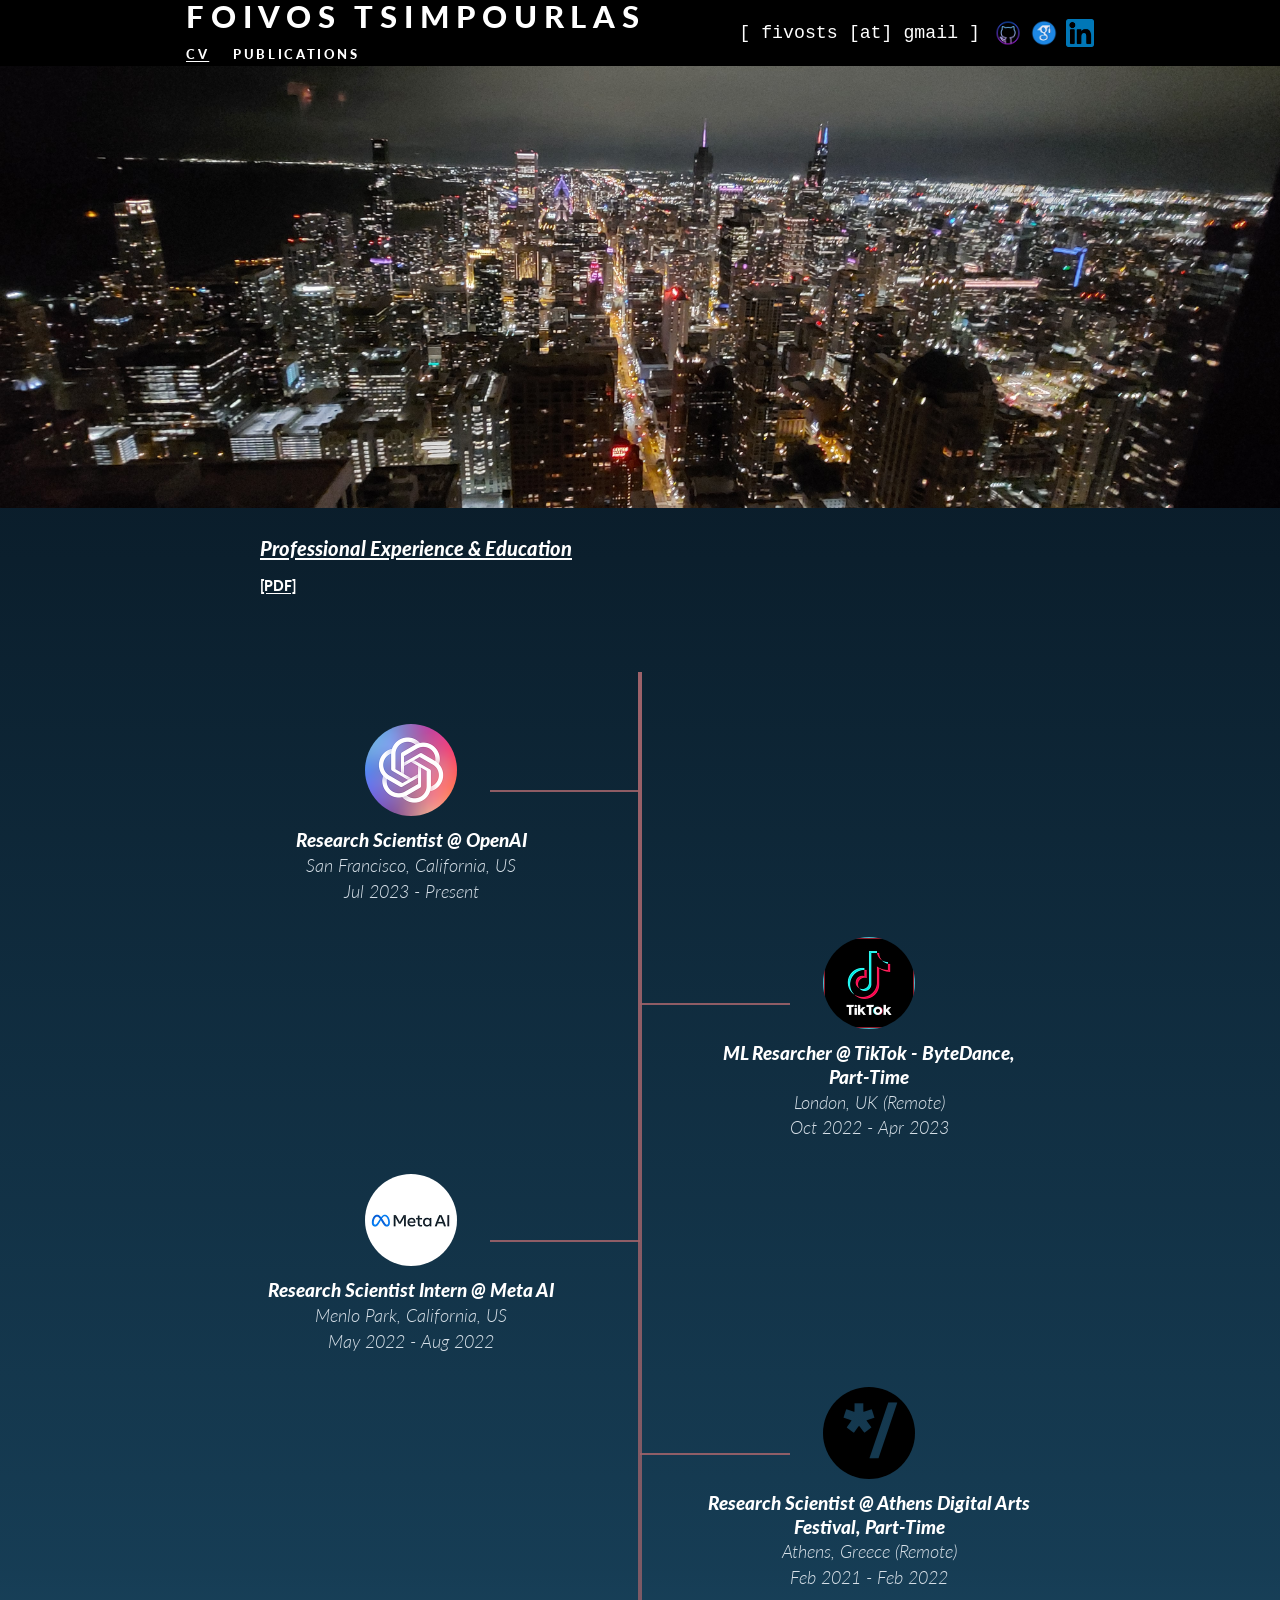
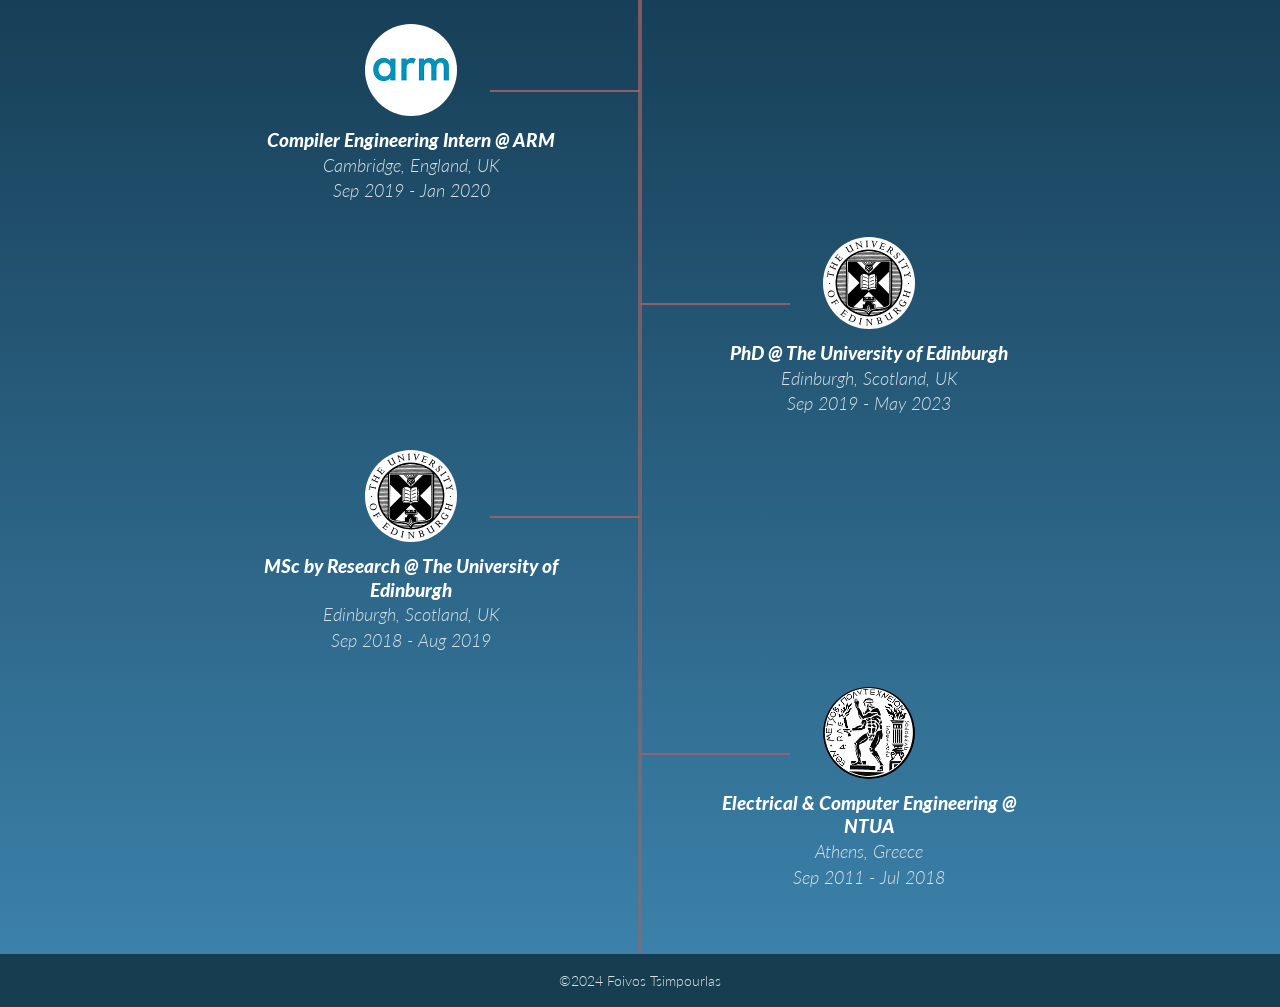
==== cv/index.html @ 027a1d50 "Recreate static website for GitHub Pages" ====
<!doctype html>
<html lang="en">
  <head>
    <meta charset="utf-8">
    <meta name="viewport" content="width=device-width, initial-scale=1">
    <title>Resume | Foivos Tsimpourlas</title>
    <meta name="description" content="Research Scientist @ OpenAI | Ex-Meta, Ex-ARM, PhD @ The University of Edinburgh">
    <link rel="canonical" href="https://foivos.co.uk/cv/">
    <meta property="og:title" content="Resume | Foivos Tsimpourlas">
    <meta property="og:description" content="Research Scientist @ OpenAI | Ex-Meta, Ex-ARM, PhD @ The University of Edinburgh">
    <meta property="og:type" content="website">
    <meta property="og:url" content="https://foivos.co.uk/cv/">
    <meta property="og:image" content="https://foivos.co.uk/assets/img/cv-hero.jpg">
    <meta name="twitter:card" content="summary_large_image">
    <link rel="icon" href="/assets/img/favicon.jpg">
    <link rel="stylesheet" href="/assets/styles.css">
  </head>
  <body>
    <header class="site-header">
      <div class="header-inner">
        <div>
          <a class="brand-link" href="/">Foivos Tsimpourlas</a>
          <nav class="main-nav" aria-label="Site">
            <a href="/cv/" aria-current="page">CV</a>
            <a href="/publications/">Publications</a>
          </nav>
        </div>
        <div class="header-contact">
          <span class="email">[ fivosts [at] gmail ]</span>
          <div class="socials" aria-label="Social links">
            <a href="https://github.com/fivosts" aria-label="GitHub">
              <img src="/assets/img/github.png" alt="">
            </a>
            <a href="https://scholar.google.com/citations?user=wBS7nUoAAAAJ&amp;hl=en" aria-label="Google Scholar">
              <img src="/assets/img/scholar.png" alt="">
            </a>
            <a href="https://www.linkedin.com/in/foivos-tsimpourlas/" aria-label="LinkedIn">
              <img src="/assets/img/linkedin.png" alt="">
            </a>
          </div>
        </div>
      </div>
    </header>

    <main>
      <section class="hero hero-page" aria-label="Chicago skyline">
        <img src="/assets/img/cv-hero.jpg" alt="Night skyline viewed from above.">
      </section>

      <section class="dark-band">
        <div class="content">
          <h1 class="section-title">Professional Experience &amp; Education</h1>
          <a class="pdf-inline" href="/assets/docs/foivos-tsimpourlas-cv.pdf"><span>[PDF]</span></a>
        </div>

        <div class="timeline" aria-label="Professional experience and education timeline">
          <article class="timeline-item left">
            <div class="timeline-card">
              <img class="timeline-logo" src="/assets/img/openai.png" alt="OpenAI">
              <h2>Research Scientist @ OpenAI</h2>
              <p>San Francisco, California, US</p>
              <p>Jul 2023 - Present</p>
            </div>
          </article>

          <article class="timeline-item right">
            <div class="timeline-card">
              <img class="timeline-logo" src="/assets/img/tiktok.png" alt="TikTok">
              <h2>ML Resarcher @ TikTok - ByteDance, Part-Time</h2>
              <p>London, UK (Remote)</p>
              <p>Oct 2022 - Apr 2023</p>
            </div>
          </article>

          <article class="timeline-item left">
            <div class="timeline-card">
              <img class="timeline-logo" src="/assets/img/meta.png" alt="Meta AI">
              <h2>Research Scientist Intern @ Meta AI</h2>
              <p>Menlo Park, California, US</p>
              <p>May 2022 - Aug 2022</p>
            </div>
          </article>

          <article class="timeline-item right">
            <div class="timeline-card">
              <img class="timeline-logo" src="/assets/img/adaf.png" alt="Athens Digital Arts Festival">
              <h2>Research Scientist @ Athens Digital Arts Festival, Part-Time</h2>
              <p>Athens, Greece (Remote)</p>
              <p>Feb 2021 - Feb 2022</p>
            </div>
          </article>

          <article class="timeline-item left">
            <div class="timeline-card">
              <img class="timeline-logo" src="/assets/img/arm.jpg" alt="Arm">
              <h2>Compiler Engineering Intern @ ARM</h2>
              <p>Cambridge, England, UK</p>
              <p>Sep 2019 - Jan 2020</p>
            </div>
          </article>

          <article class="timeline-item right">
            <div class="timeline-card">
              <img class="timeline-logo" src="/assets/img/edinburgh.png" alt="The University of Edinburgh">
              <h2>PhD @ The University of Edinburgh</h2>
              <p>Edinburgh, Scotland, UK</p>
              <p>Sep 2019 - May 2023</p>
            </div>
          </article>

          <article class="timeline-item left">
            <div class="timeline-card">
              <img class="timeline-logo" src="/assets/img/edinburgh.png" alt="The University of Edinburgh">
              <h2>MSc by Research @ The University of Edinburgh</h2>
              <p>Edinburgh, Scotland, UK</p>
              <p>Sep 2018 - Aug 2019</p>
            </div>
          </article>

          <article class="timeline-item right">
            <div class="timeline-card">
              <img class="timeline-logo" src="/assets/img/ntua.png" alt="National Technical University of Athens">
              <h2>Electrical &amp; Computer Engineering @ NTUA</h2>
              <p>Athens, Greece</p>
              <p>Sep 2011 - Jul 2018</p>
            </div>
          </article>
        </div>
      </section>
    </main>

    <footer class="site-footer">&copy;2024 Foivos Tsimpourlas</footer>
  </body>
</html>
---- assets/styles.css ----
@import url("https://fonts.googleapis.com/css2?family=Lato:ital,wght@0,300;0,400;0,700;0,900;1,300;1,700;1,900&display=swap");

:root {
  --black: #000;
  --paper: #f7f7f7;
  --ink: #f5f7fa;
  --muted: #d7e0e8;
  --teal-top: #0d2435;
  --teal-mid: #173a50;
  --teal-bottom: #3b84ad;
  --line: #9d626a;
  --max: 908px;
}

* {
  box-sizing: border-box;
}

html {
  font-synthesis-weight: none;
  scroll-behavior: smooth;
}

body {
  margin: 0;
  color: var(--ink);
  background: var(--teal-top);
  font-family: Lato, "Helvetica Neue", Arial, sans-serif;
  font-size: 18px;
  font-weight: 300;
  line-height: 1.55;
}

a {
  color: inherit;
  text-underline-offset: 0.14em;
}

img {
  display: block;
  max-width: 100%;
}

.site-header {
  background: var(--black);
  color: #fff;
  min-height: 66px;
}

.header-inner {
  width: min(var(--max), calc(100% - 32px));
  min-height: 66px;
  margin: 0 auto;
  display: flex;
  align-items: center;
  justify-content: space-between;
  gap: 28px;
}

.brand-link {
  display: inline-block;
  color: #fff;
  font-size: clamp(1.35rem, 2.4vw, 1.92rem);
  font-weight: 900;
  letter-spacing: 0.22em;
  line-height: 1;
  text-decoration: none;
  text-transform: uppercase;
}

.main-nav {
  display: flex;
  gap: 24px;
  margin-top: 8px;
}

.main-nav a {
  color: #fff;
  font-size: 0.82rem;
  font-weight: 900;
  letter-spacing: 0.2em;
  text-decoration: none;
  text-transform: uppercase;
}

.main-nav a:hover,
.main-nav a[aria-current="page"] {
  text-decoration: underline;
}

.header-contact {
  display: flex;
  align-items: center;
  gap: 14px;
  min-width: 0;
}

.email {
  font-family: "Lucida Console", Monaco, monospace;
  font-size: clamp(0.85rem, 1.6vw, 1.14rem);
  white-space: nowrap;
}

.socials {
  display: flex;
  align-items: center;
  gap: 8px;
}

.socials img {
  width: 28px;
  height: 28px;
  object-fit: contain;
}

.hero {
  width: 100%;
  overflow: hidden;
}

.hero img {
  width: 100%;
  height: 100%;
  object-fit: cover;
}

.hero-home {
  height: min(45vw, 577px);
  min-height: 350px;
}

.hero-page {
  height: min(34.6vw, 442px);
  min-height: 300px;
}

.hero-home img {
  object-position: center center;
}

.hero-page img {
  object-position: center center;
}

.dark-band {
  background:
    linear-gradient(180deg, rgba(8, 24, 36, 0.84), rgba(22, 61, 85, 0.93) 52%, rgba(61, 132, 173, 0.96)),
    var(--teal-mid);
  color: var(--muted);
}

.content {
  width: min(760px, calc(100% - 40px));
  margin: 0 auto;
  padding: 28px 0 24px;
}

.bio {
  font-size: clamp(1rem, 1.7vw, 1.22rem);
  line-height: 1.55;
}

.bio p {
  margin: 0 0 28px;
}

.bio p:first-child {
  font-style: italic;
}

.bio a,
.publication a,
.section-link {
  color: #fff;
  text-decoration: underline;
}

.section-title {
  margin: 0 0 10px;
  color: #fff;
  font-size: 1.28rem;
  font-style: italic;
  font-weight: 900;
  line-height: 1.2;
  text-decoration: underline;
}

.pdf-inline {
  display: inline-flex;
  align-items: center;
  gap: 8px;
  margin: 4px 0 34px;
  color: #fff;
  font-size: 0.88rem;
  font-weight: 900;
  text-decoration: none;
}

.pdf-inline span {
  text-decoration: underline;
}

.timeline {
  position: relative;
  width: min(850px, calc(100% - 40px));
  margin: 18px auto 0;
  padding: 18px 0 30px;
}

.timeline::before {
  content: "";
  position: absolute;
  top: 0;
  bottom: 0;
  left: 50%;
  width: 4px;
  transform: translateX(-50%);
  background: linear-gradient(var(--line), rgba(157, 98, 106, 0.5));
}

.timeline-item {
  position: relative;
  display: grid;
  grid-template-columns: minmax(0, 1fr) minmax(0, 1fr);
  gap: 128px;
  min-height: 150px;
  margin: 34px 0;
}

.timeline-item::after {
  content: "";
  position: absolute;
  top: 66px;
  width: 150px;
  height: 2px;
  background: rgba(157, 98, 106, 0.9);
}

.timeline-item.left::after {
  right: 50%;
}

.timeline-item.right::after {
  left: 50%;
}

.timeline-card {
  width: min(330px, 100%);
  text-align: center;
}

.timeline-item.left .timeline-card {
  grid-column: 1;
  justify-self: end;
}

.timeline-item.right .timeline-card {
  grid-column: 2;
  justify-self: start;
}

.timeline-logo {
  width: 92px;
  height: 92px;
  margin: 0 auto 12px;
  border-radius: 50%;
  object-fit: cover;
}

.timeline-card h2 {
  margin: 0;
  color: #fff;
  font-size: 1.18rem;
  font-style: italic;
  font-weight: 900;
  line-height: 1.25;
}

.timeline-card p {
  margin: 2px 0 0;
  color: var(--muted);
  font-size: 1.1rem;
  font-style: italic;
  line-height: 1.35;
}

.publications {
  width: min(890px, calc(100% - 40px));
  margin: 0 auto;
  padding: 34px 0 48px;
}

.publication {
  display: grid;
  grid-template-columns: 68px minmax(0, 1fr);
  gap: 24px;
  margin: 34px 0;
}

.pub-actions {
  padding-top: 4px;
}

.pub-actions a {
  display: block;
  margin-bottom: 4px;
  color: #fff;
  font-size: 0.86rem;
  font-weight: 900;
}

.publication details {
  color: var(--muted);
}

.publication summary {
  cursor: pointer;
  list-style: none;
}

.publication summary::-webkit-details-marker {
  display: none;
}

.pub-title {
  display: block;
  color: #fff;
  font-size: 1.02rem;
  font-weight: 900;
  line-height: 1.3;
}

.pub-meta,
.pub-summary {
  display: block;
}

.pub-meta {
  color: var(--muted);
  line-height: 1.35;
}

.pub-summary {
  max-width: 760px;
}

.more-label {
  display: inline-block;
  margin-top: 8px;
  color: #fff;
  font-size: 0.86rem;
  font-weight: 900;
  text-decoration: underline;
}

details[open] .more-closed,
details:not([open]) .more-open {
  display: none;
}

.abstract {
  max-width: 760px;
  margin-top: 14px;
}

.abstract p {
  margin: 0 0 14px;
}

.blank-page {
  min-height: calc(100vh - 119px);
  background: var(--paper);
}

.site-footer {
  background: #173d50;
  color: var(--muted);
  padding: 16px 0;
  text-align: center;
  font-size: 0.88rem;
}

@media (max-width: 760px) {
  .header-inner {
    align-items: flex-start;
    flex-direction: column;
    gap: 12px;
    padding: 14px 0;
  }

  .brand-link {
    letter-spacing: 0.16em;
  }

  .header-contact {
    width: 100%;
    justify-content: space-between;
  }

  .main-nav {
    gap: 18px;
  }

  .hero-home,
  .hero-page {
    height: 58vw;
    min-height: 260px;
  }

  .content,
  .publications,
  .timeline {
    width: min(100% - 28px, 760px);
  }

  .timeline {
    margin-top: 8px;
    padding-left: 28px;
  }

  .timeline::before {
    left: 0;
  }

  .timeline-item {
    display: block;
    min-height: 0;
    margin: 32px 0;
  }

  .timeline-item::after {
    display: none;
  }

  .timeline-card,
  .timeline-item.left .timeline-card,
  .timeline-item.right .timeline-card {
    width: 100%;
    text-align: left;
  }

  .timeline-logo {
    margin-left: 0;
  }

  .publication {
    grid-template-columns: 1fr;
    gap: 8px;
  }

  .pub-actions {
    display: flex;
    gap: 14px;
  }
}

@media (max-width: 480px) {
  body {
    font-size: 16px;
  }

  .header-contact {
    align-items: flex-start;
    flex-direction: column;
    gap: 8px;
  }

  .email {
    white-space: normal;
  }
}
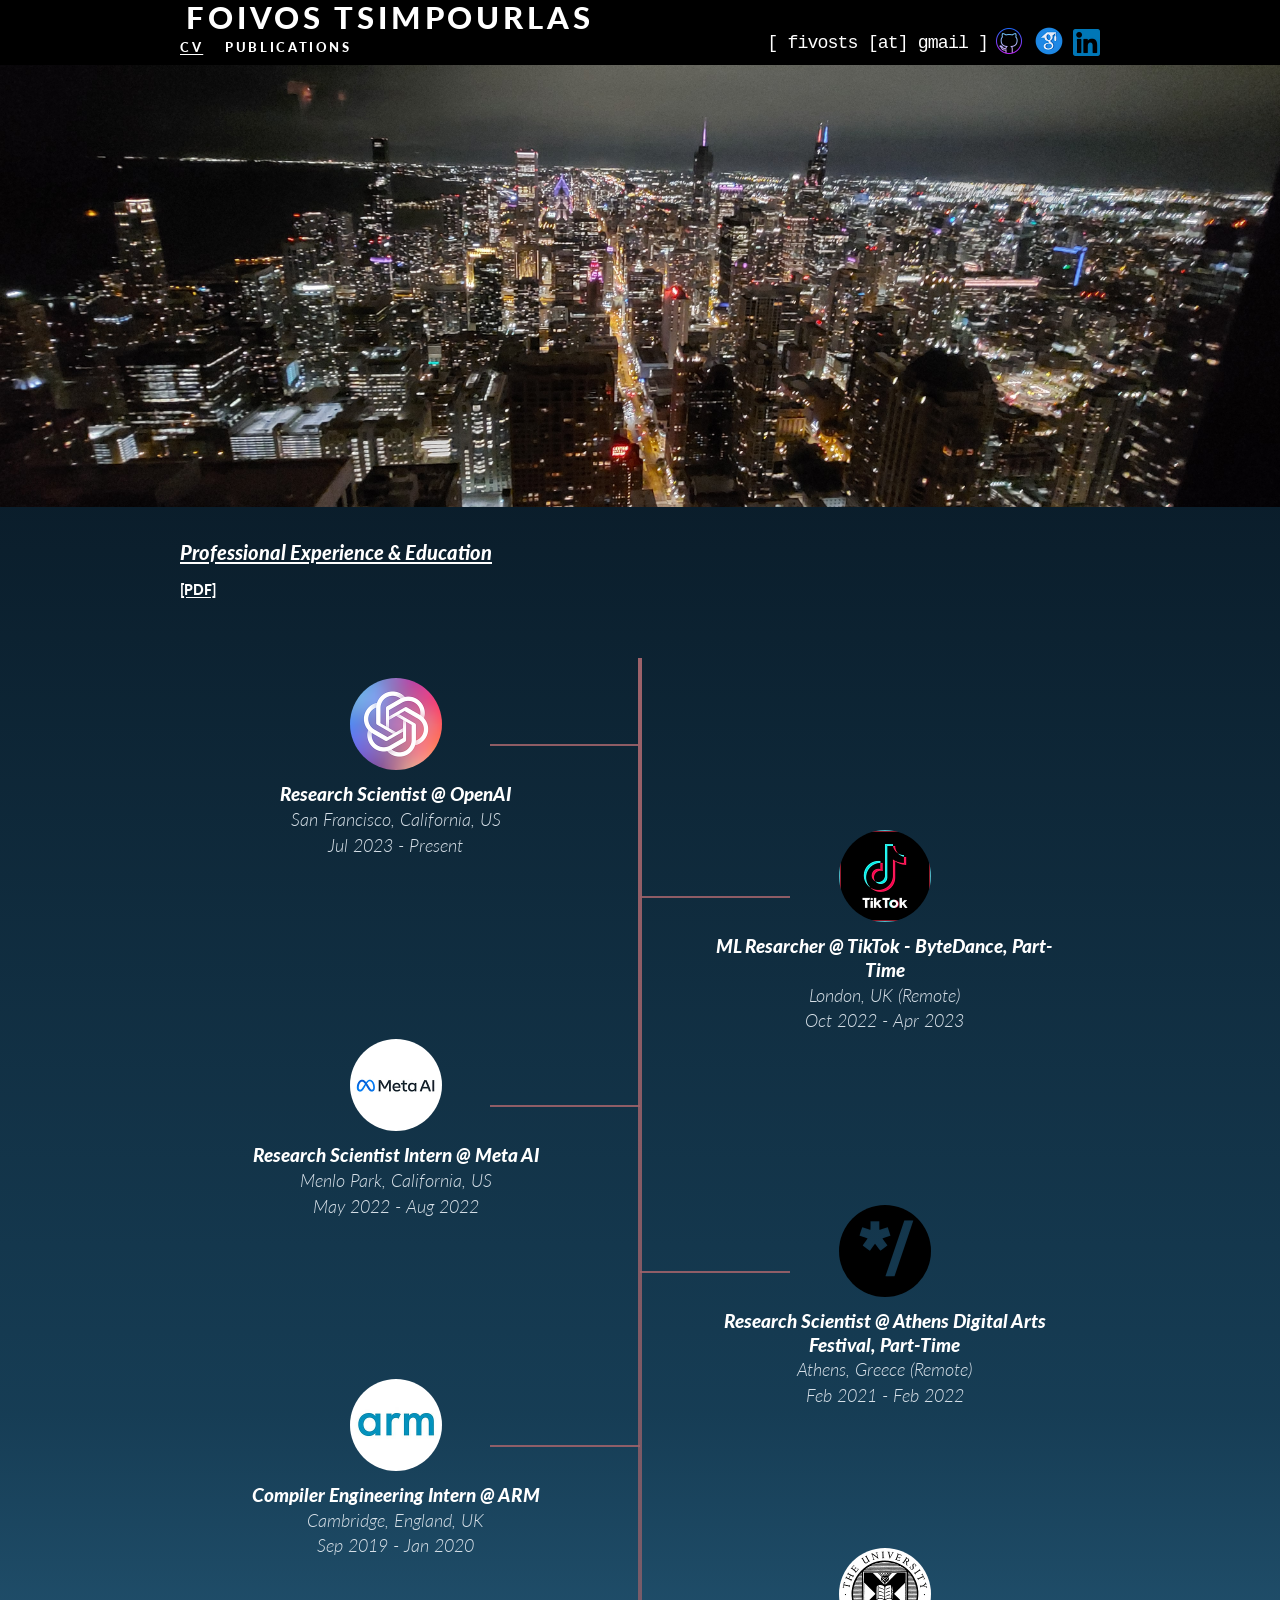
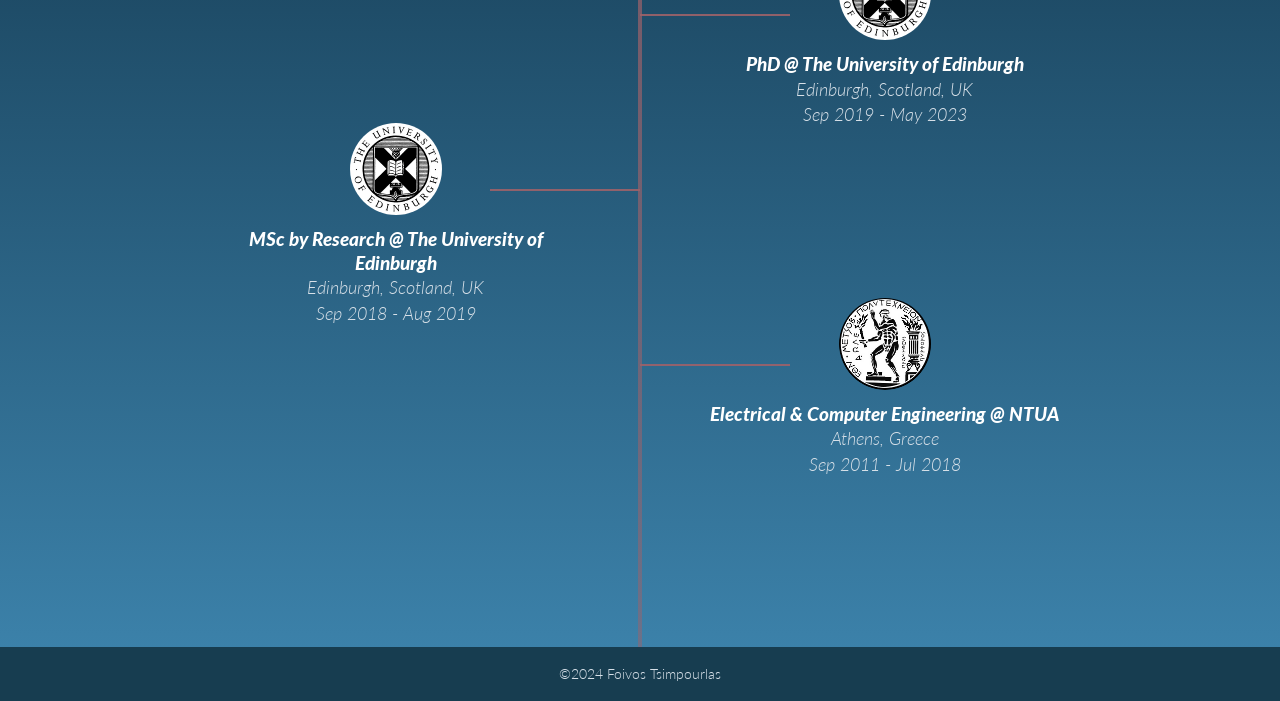
==== commit 78eea776: "Polish live site visual parity" ====
--- a/cv/index.html
+++ b/cv/index.html
@@ -13,7 +13,7 @@
     <meta property="og:image" content="https://foivos.co.uk/assets/img/cv-hero.jpg">
     <meta name="twitter:card" content="summary_large_image">
     <link rel="icon" href="/assets/img/favicon.jpg">
-    <link rel="stylesheet" href="/assets/styles.css">
+    <link rel="stylesheet" href="/assets/styles.css?v=7">
   </head>
   <body>
     <header class="site-header">
@@ -48,7 +48,7 @@
       </section>
 
       <section class="dark-band">
-        <div class="content">
+        <div class="content cv-intro">
           <h1 class="section-title">Professional Experience &amp; Education</h1>
           <a class="pdf-inline" href="/assets/docs/foivos-tsimpourlas-cv.pdf"><span>[PDF]</span></a>
         </div>
--- a/assets/styles.css
+++ b/assets/styles.css
@@ -10,6 +10,7 @@
   --teal-bottom: #3b84ad;
   --line: #9d626a;
   --max: 908px;
+  --header-max: 920px;
 }
 
 * {
@@ -42,17 +43,20 @@
 }
 
 .site-header {
+  position: sticky;
+  top: 0;
+  z-index: 20;
   background: var(--black);
   color: #fff;
-  min-height: 66px;
+  min-height: 65px;
 }
 
 .header-inner {
-  width: min(var(--max), calc(100% - 32px));
-  min-height: 66px;
+  width: min(var(--header-max), calc(100% - 32px));
+  min-height: 65px;
   margin: 0 auto;
   display: flex;
-  align-items: center;
+  align-items: flex-start;
   justify-content: space-between;
   gap: 28px;
 }
@@ -62,16 +66,17 @@
   color: #fff;
   font-size: clamp(1.35rem, 2.4vw, 1.92rem);
   font-weight: 900;
-  letter-spacing: 0.22em;
+  letter-spacing: 0.126em;
   line-height: 1;
+  margin: 3px 0 0 6px;
   text-decoration: none;
   text-transform: uppercase;
 }
 
 .main-nav {
   display: flex;
-  gap: 24px;
-  margin-top: 8px;
+  gap: 22px;
+  margin-top: 0;
 }
 
 .main-nav a {
@@ -90,14 +95,18 @@
 
 .header-contact {
   display: flex;
-  align-items: center;
-  gap: 14px;
+  align-items: flex-start;
+  gap: 5px;
+  margin-top: 25px;
   min-width: 0;
 }
 
 .email {
   font-family: "Lucida Console", Monaco, monospace;
   font-size: clamp(0.85rem, 1.6vw, 1.14rem);
+  letter-spacing: -0.05em;
+  line-height: 24px;
+  padding-top: 6px;
   white-space: nowrap;
 }
 
@@ -108,9 +117,15 @@
 }
 
 .socials img {
-  width: 28px;
-  height: 28px;
+  width: 32px;
+  height: 32px;
   object-fit: contain;
+}
+
+.socials a:last-child img {
+  width: 27px;
+  height: 27px;
+  margin-top: 2px;
 }
 
 .hero {
@@ -158,10 +173,16 @@
 .bio {
   font-size: clamp(1rem, 1.7vw, 1.22rem);
   line-height: 1.55;
+  padding-top: 14px;
+  padding-bottom: 28px;
 }
 
 .bio p {
   margin: 0 0 28px;
+}
+
+.bio p:last-child {
+  margin-bottom: 0;
 }
 
 .bio p:first-child {
@@ -183,6 +204,11 @@
   font-weight: 900;
   line-height: 1.2;
   text-decoration: underline;
+}
+
+.cv-intro {
+  width: min(var(--header-max), calc(100% - 32px));
+  padding-top: 33px;
 }
 
 .pdf-inline {
@@ -203,8 +229,8 @@
 .timeline {
   position: relative;
   width: min(850px, calc(100% - 40px));
-  margin: 18px auto 0;
-  padding: 18px 0 30px;
+  margin: 0 auto;
+  padding: 20px 0 170px;
 }
 
 .timeline::before {
@@ -224,7 +250,35 @@
   grid-template-columns: minmax(0, 1fr) minmax(0, 1fr);
   gap: 128px;
   min-height: 150px;
-  margin: 34px 0;
+  margin: 0 0 -27px;
+}
+
+.timeline-item:nth-child(2) {
+  margin-bottom: 6px;
+}
+
+.timeline-item:nth-child(3) {
+  margin-bottom: -13px;
+}
+
+.timeline-item:nth-child(4) {
+  margin-bottom: -29px;
+}
+
+.timeline-item:nth-child(5) {
+  margin-bottom: -10px;
+}
+
+.timeline-item:nth-child(6) {
+  margin-bottom: -4px;
+}
+
+.timeline-item:nth-child(7) {
+  margin-bottom: -28px;
+}
+
+.timeline-item:nth-child(8) {
+  margin-bottom: 0;
 }
 
 .timeline-item::after {
@@ -245,7 +299,7 @@
 }
 
 .timeline-card {
-  width: min(330px, 100%);
+  width: min(364px, 100%);
   text-align: center;
 }
 
@@ -285,37 +339,87 @@
 }
 
 .publications {
-  width: min(890px, calc(100% - 40px));
+  width: min(906px, calc(100% - 40px));
   margin: 0 auto;
-  padding: 34px 0 48px;
+  padding: 33px 0 0;
+}
+
+.publications .section-title {
+  margin-bottom: 50px;
 }
 
 .publication {
   display: grid;
-  grid-template-columns: 68px minmax(0, 1fr);
+  grid-template-columns: 68px 750px;
   gap: 24px;
-  margin: 34px 0;
+  min-height: var(--pub-row, 195px);
+  margin: 0;
+}
+
+.publication:nth-of-type(1) {
+  --pub-row: 195px;
+  --pub-text: 157px;
+  --pub-preview-lines: 2;
+}
+
+.publication:nth-of-type(2) {
+  --pub-row: 196px;
+  --pub-text: 157px;
+  --pub-preview-lines: 2;
+}
+
+.publication:nth-of-type(3) {
+  --pub-row: 202px;
+  --pub-text: 157px;
+  --pub-preview-lines: 2;
+}
+
+.publication:nth-of-type(4) {
+  --pub-row: 230px;
+  --pub-text: 189px;
+  --pub-preview-lines: 3;
+}
+
+.publication:nth-of-type(5) {
+  --pub-row: 201px;
+  --pub-text: 162px;
+  --pub-preview-lines: 2;
+}
+
+.publication:nth-of-type(6) {
+  --pub-row: 283px;
+  --pub-text: 216px;
+  --pub-preview-lines: 4;
 }
 
 .pub-actions {
-  padding-top: 4px;
+  padding-top: 0;
+}
+
+.publication:first-of-type .pub-actions {
+  padding-left: 5px;
 }
 
 .pub-actions a {
   display: block;
-  margin-bottom: 4px;
+  height: 25px;
+  margin-bottom: 0;
   color: #fff;
   font-size: 0.86rem;
   font-weight: 900;
+  line-height: 25px;
 }
 
 .publication details {
-  color: var(--muted);
+  width: 750px;
+  color: #fbfbfb;
 }
 
 .publication summary {
   cursor: pointer;
   list-style: none;
+  min-height: var(--pub-text, auto);
+  overflow: hidden;
 }
 
 .publication summary::-webkit-details-marker {
@@ -325,31 +429,42 @@
 .pub-title {
   display: block;
   color: #fff;
-  font-size: 1.02rem;
-  font-weight: 900;
-  line-height: 1.3;
+  font-size: 1rem;
+  font-weight: 900;
+  line-height: 1.2;
+  text-align: justify;
 }
 
 .pub-meta,
+.pub-summary,
+.pub-preview {
+  display: block;
+  font-size: 1rem;
+  line-height: 1.2;
+  text-align: justify;
+}
+
+.pub-meta {
+  color: #fbfbfb;
+}
+
 .pub-summary {
-  display: block;
-}
-
-.pub-meta {
-  color: var(--muted);
-  line-height: 1.35;
-}
-
-.pub-summary {
-  max-width: 760px;
+  max-width: none;
+}
+
+.pub-preview {
+  max-height: calc(var(--pub-preview-lines, 2) * 1.2em);
+  overflow: hidden;
+  color: #fbfbfb;
 }
 
 .more-label {
   display: inline-block;
-  margin-top: 8px;
-  color: #fff;
-  font-size: 0.86rem;
-  font-weight: 900;
+  margin-top: 10px;
+  color: #fff;
+  font-size: 0.78rem;
+  font-weight: 900;
+  line-height: 1.2;
   text-decoration: underline;
 }
 
@@ -368,7 +483,7 @@
 }
 
 .blank-page {
-  min-height: calc(100vh - 119px);
+  min-height: 499px;
   background: var(--paper);
 }
 
@@ -395,6 +510,7 @@
   .header-contact {
     width: 100%;
     justify-content: space-between;
+    margin-top: 0;
   }
 
   .main-nav {
@@ -422,7 +538,7 @@
     left: 0;
   }
 
-  .timeline-item {
+  .timeline .timeline-item {
     display: block;
     min-height: 0;
     margin: 32px 0;
@@ -446,11 +562,30 @@
   .publication {
     grid-template-columns: 1fr;
     gap: 8px;
+    min-height: 0;
+    margin: 32px 0;
   }
 
   .pub-actions {
     display: flex;
     gap: 14px;
+    padding-left: 0;
+  }
+
+  .publication:first-of-type .pub-actions {
+    padding-left: 0;
+  }
+
+  .publication details {
+    width: 100%;
+  }
+
+  .publication summary {
+    min-height: 0;
+  }
+
+  .pub-preview {
+    max-height: none;
   }
 }
 
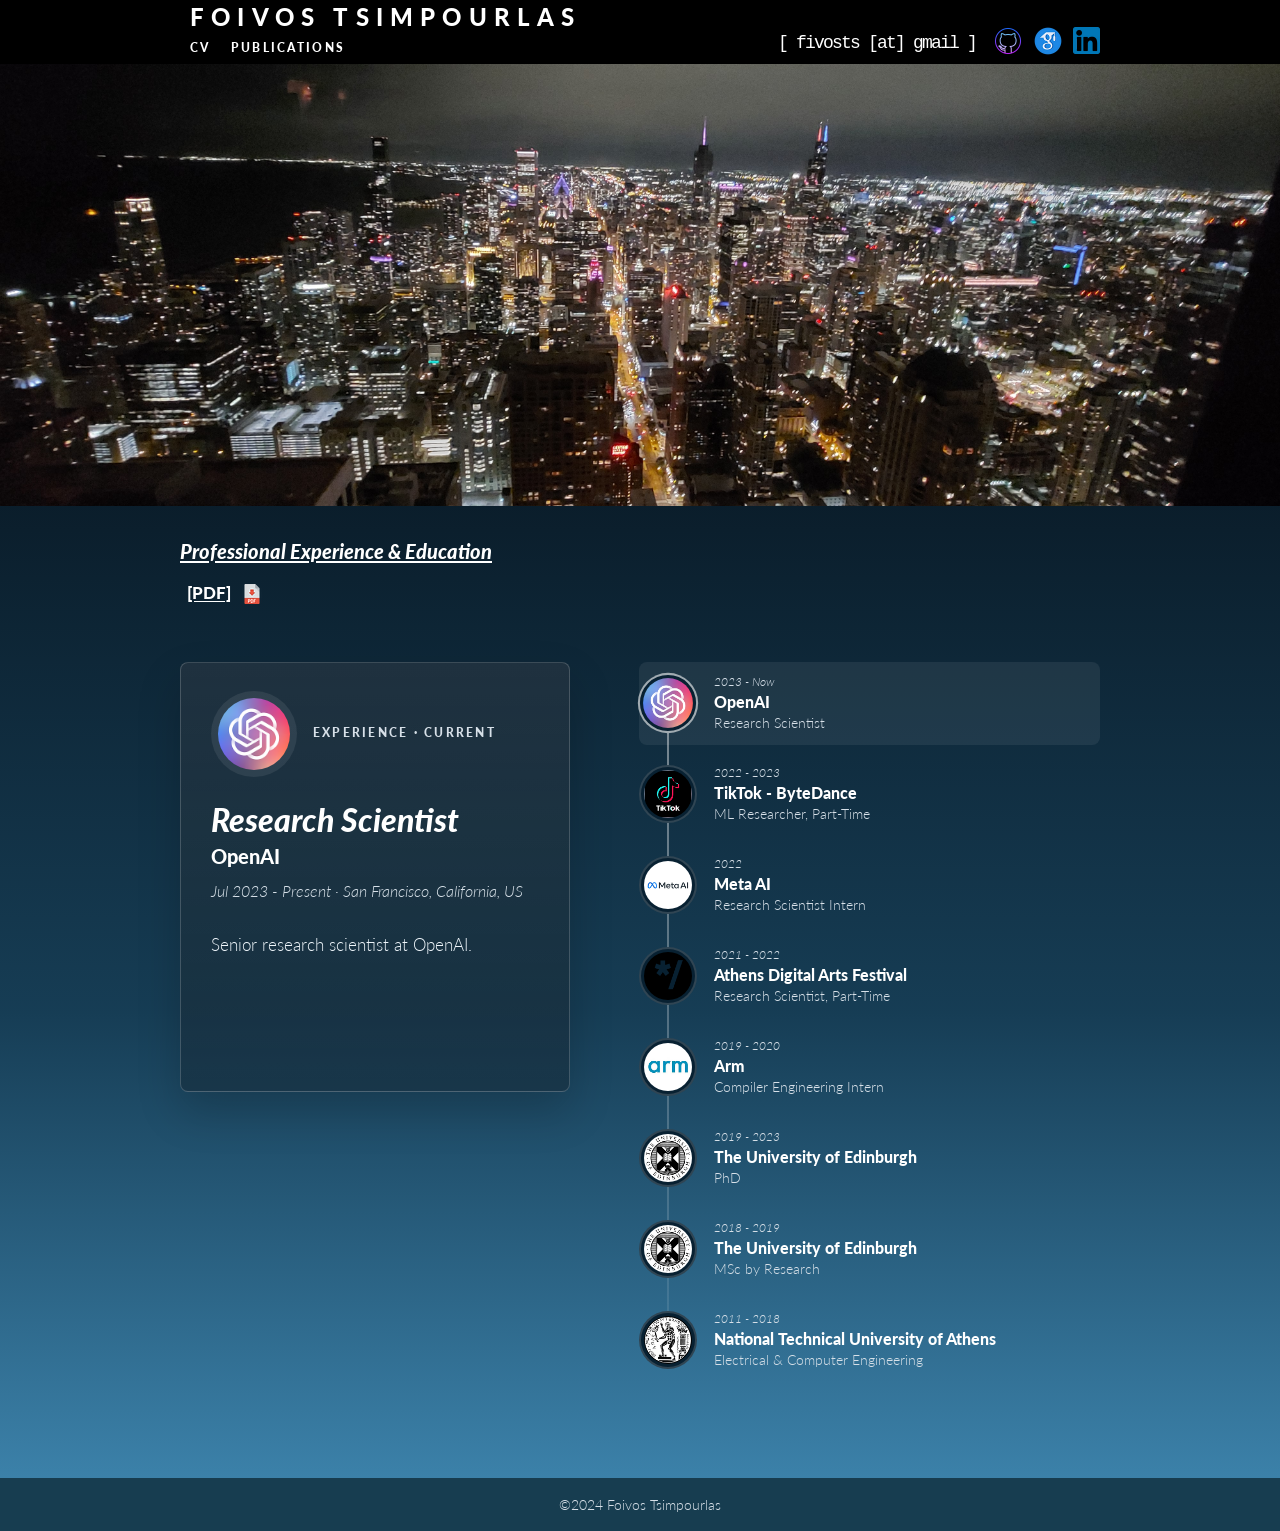
==== commit b2a824e5: "Finalize responsive GitHub Pages site" ====
--- a/cv/index.html
+++ b/cv/index.html
@@ -13,16 +13,23 @@
     <meta property="og:image" content="https://foivos.co.uk/assets/img/cv-hero.jpg">
     <meta name="twitter:card" content="summary_large_image">
     <link rel="icon" href="/assets/img/favicon.jpg">
-    <link rel="stylesheet" href="/assets/styles.css?v=7">
+    <link rel="stylesheet" href="/assets/styles.css?v=36">
+    <script src="/assets/site.js?v=3" defer></script>
   </head>
   <body>
     <header class="site-header">
       <div class="header-inner">
-        <div>
+        <button class="mobile-menu-toggle" type="button" aria-label="Open menu" aria-controls="mobile-menu" aria-expanded="false">
+          <span></span>
+          <span></span>
+          <span></span>
+        </button>
+        <div class="header-brand-nav">
           <a class="brand-link" href="/">Foivos Tsimpourlas</a>
           <nav class="main-nav" aria-label="Site">
+            <a class="mobile-menu-home" href="/">Home</a>
             <a href="/cv/" aria-current="page">CV</a>
-            <a href="/publications/">Publications</a>
+            <a href="https://scholar.google.com/citations?user=wBS7nUoAAAAJ&amp;hl=en">Publications</a>
           </nav>
         </div>
         <div class="header-contact">
@@ -41,6 +48,12 @@
         </div>
       </div>
     </header>
+    <nav class="mobile-menu" id="mobile-menu" aria-label="Mobile menu" hidden>
+      <button class="mobile-menu-close" type="button" aria-label="Close menu"></button>
+      <a href="/">Home</a>
+      <a href="/cv/" aria-current="page">CV</a>
+      <a href="https://scholar.google.com/citations?user=wBS7nUoAAAAJ&amp;hl=en">Publications</a>
+    </nav>
 
     <main>
       <section class="hero hero-page" aria-label="Chicago skyline">
@@ -50,81 +63,157 @@
       <section class="dark-band">
         <div class="content cv-intro">
           <h1 class="section-title">Professional Experience &amp; Education</h1>
-          <a class="pdf-inline" href="/assets/docs/foivos-tsimpourlas-cv.pdf"><span>[PDF]</span></a>
-        </div>
-
-        <div class="timeline" aria-label="Professional experience and education timeline">
-          <article class="timeline-item left">
-            <div class="timeline-card">
-              <img class="timeline-logo" src="/assets/img/openai.png" alt="OpenAI">
-              <h2>Research Scientist @ OpenAI</h2>
-              <p>San Francisco, California, US</p>
-              <p>Jul 2023 - Present</p>
+          <div class="pdf-actions">
+            <a class="pdf-inline" href="/assets/docs/foivos-tsimpourlas-cv.pdf"><span>[PDF]</span></a>
+            <a class="pdf-icon-link" href="/assets/docs/foivos-tsimpourlas-cv.pdf" aria-label="Download CV PDF">
+              <img src="/assets/img/pdf-icon.png" alt="">
+            </a>
+          </div>
+        </div>
+
+        <div class="cv-explorer" data-cv-explorer aria-label="Interactive professional experience and education timeline">
+          <section class="cv-focus" aria-live="polite">
+            <div class="cv-focus-top">
+              <div class="cv-focus-logo">
+                <img src="/assets/img/openai.png" alt="OpenAI" data-cv-logo>
+              </div>
+              <p class="cv-focus-kicker" data-cv-group>Experience &middot; Current</p>
             </div>
-          </article>
-
-          <article class="timeline-item right">
-            <div class="timeline-card">
-              <img class="timeline-logo" src="/assets/img/tiktok.png" alt="TikTok">
-              <h2>ML Resarcher @ TikTok - ByteDance, Part-Time</h2>
-              <p>London, UK (Remote)</p>
-              <p>Oct 2022 - Apr 2023</p>
-            </div>
-          </article>
-
-          <article class="timeline-item left">
-            <div class="timeline-card">
-              <img class="timeline-logo" src="/assets/img/meta.png" alt="Meta AI">
-              <h2>Research Scientist Intern @ Meta AI</h2>
-              <p>Menlo Park, California, US</p>
-              <p>May 2022 - Aug 2022</p>
-            </div>
-          </article>
-
-          <article class="timeline-item right">
-            <div class="timeline-card">
-              <img class="timeline-logo" src="/assets/img/adaf.png" alt="Athens Digital Arts Festival">
-              <h2>Research Scientist @ Athens Digital Arts Festival, Part-Time</h2>
-              <p>Athens, Greece (Remote)</p>
-              <p>Feb 2021 - Feb 2022</p>
-            </div>
-          </article>
-
-          <article class="timeline-item left">
-            <div class="timeline-card">
-              <img class="timeline-logo" src="/assets/img/arm.jpg" alt="Arm">
-              <h2>Compiler Engineering Intern @ ARM</h2>
-              <p>Cambridge, England, UK</p>
-              <p>Sep 2019 - Jan 2020</p>
-            </div>
-          </article>
-
-          <article class="timeline-item right">
-            <div class="timeline-card">
-              <img class="timeline-logo" src="/assets/img/edinburgh.png" alt="The University of Edinburgh">
-              <h2>PhD @ The University of Edinburgh</h2>
-              <p>Edinburgh, Scotland, UK</p>
-              <p>Sep 2019 - May 2023</p>
-            </div>
-          </article>
-
-          <article class="timeline-item left">
-            <div class="timeline-card">
-              <img class="timeline-logo" src="/assets/img/edinburgh.png" alt="The University of Edinburgh">
-              <h2>MSc by Research @ The University of Edinburgh</h2>
-              <p>Edinburgh, Scotland, UK</p>
-              <p>Sep 2018 - Aug 2019</p>
-            </div>
-          </article>
-
-          <article class="timeline-item right">
-            <div class="timeline-card">
-              <img class="timeline-logo" src="/assets/img/ntua.png" alt="National Technical University of Athens">
-              <h2>Electrical &amp; Computer Engineering @ NTUA</h2>
-              <p>Athens, Greece</p>
-              <p>Sep 2011 - Jul 2018</p>
-            </div>
-          </article>
+            <h2 data-cv-title>Research Scientist</h2>
+            <p class="cv-focus-org" data-cv-org>OpenAI</p>
+            <p class="cv-focus-meta" data-cv-meta>Jul 2023 - Present &middot; San Francisco, California, US</p>
+            <p class="cv-focus-summary" data-cv-summary>Senior research scientist at OpenAI.</p>
+          </section>
+
+          <div class="cv-rail" role="tablist" aria-label="CV entries">
+            <button class="cv-node is-active" type="button" role="tab" aria-selected="true"
+              data-group="Experience &middot; Current"
+              data-title="Research Scientist"
+              data-org="OpenAI"
+              data-meta="Jul 2023 - Present &middot; San Francisco, California, US"
+              data-summary="Senior research scientist at OpenAI."
+              data-logo="/assets/img/openai.png"
+              data-alt="OpenAI">
+              <span class="cv-node-mark"><img src="/assets/img/openai.png" alt=""></span>
+              <span class="cv-node-copy">
+                <span class="cv-node-year">2023 - Now</span>
+                <span class="cv-node-title">OpenAI</span>
+                <span class="cv-node-subtitle">Research Scientist</span>
+              </span>
+            </button>
+
+            <button class="cv-node" type="button" role="tab" aria-selected="false"
+              data-group="Experience"
+              data-title="ML Researcher, Part-Time"
+              data-org="TikTok - ByteDance"
+              data-meta="Oct 2022 - Apr 2023 &middot; London, UK (Remote)"
+              data-summary="Part-time research on fault localization for concurrency execution bugs in Go routines using LLMs."
+              data-logo="/assets/img/tiktok.png"
+              data-alt="TikTok">
+              <span class="cv-node-mark"><img src="/assets/img/tiktok.png" alt=""></span>
+              <span class="cv-node-copy">
+                <span class="cv-node-year">2022 - 2023</span>
+                <span class="cv-node-title">TikTok - ByteDance</span>
+                <span class="cv-node-subtitle">ML Researcher, Part-Time</span>
+              </span>
+            </button>
+
+            <button class="cv-node" type="button" role="tab" aria-selected="false"
+              data-group="Experience"
+              data-title="Research Scientist Intern"
+              data-org="Meta AI"
+              data-meta="May 2022 - Aug 2022 &middot; Menlo Park, California, US"
+              data-summary="Research internship on PPO/TRPO RL-based LLMs for OpenCL/CUDA kernel synthesis."
+              data-logo="/assets/img/meta.png"
+              data-alt="Meta AI">
+              <span class="cv-node-mark"><img src="/assets/img/meta.png" alt=""></span>
+              <span class="cv-node-copy">
+                <span class="cv-node-year">2022</span>
+                <span class="cv-node-title">Meta AI</span>
+                <span class="cv-node-subtitle">Research Scientist Intern</span>
+              </span>
+            </button>
+
+            <button class="cv-node" type="button" role="tab" aria-selected="false"
+              data-group="Experience"
+              data-title="Research Scientist, Part-Time"
+              data-org="Athens Digital Arts Festival"
+              data-meta="Feb 2021 - Feb 2022 &middot; Athens, Greece (Remote)"
+              data-summary="ML research lead for a real-time recommendation system for art exhibitions."
+              data-logo="/assets/img/adaf.png"
+              data-alt="Athens Digital Arts Festival">
+              <span class="cv-node-mark"><img src="/assets/img/adaf.png" alt=""></span>
+              <span class="cv-node-copy">
+                <span class="cv-node-year">2021 - 2022</span>
+                <span class="cv-node-title">Athens Digital Arts Festival</span>
+                <span class="cv-node-subtitle">Research Scientist, Part-Time</span>
+              </span>
+            </button>
+
+            <button class="cv-node" type="button" role="tab" aria-selected="false"
+              data-group="Experience"
+              data-title="Compiler Engineering Intern"
+              data-org="Arm"
+              data-meta="Sep 2019 - Jan 2020 &middot; Cambridge, England, UK"
+              data-summary="Systems work on Armv8 GICv4 distributed multichip operation for ARM-based distributed servers."
+              data-logo="/assets/img/arm.jpg"
+              data-alt="Arm">
+              <span class="cv-node-mark"><img src="/assets/img/arm.jpg" alt=""></span>
+              <span class="cv-node-copy">
+                <span class="cv-node-year">2019 - 2020</span>
+                <span class="cv-node-title">Arm</span>
+                <span class="cv-node-subtitle">Compiler Engineering Intern</span>
+              </span>
+            </button>
+
+            <button class="cv-node" type="button" role="tab" aria-selected="false"
+              data-group="Education"
+              data-title="PhD"
+              data-org="The University of Edinburgh"
+              data-meta="Sep 2019 - May 2023 &middot; Edinburgh, Scotland, UK"
+              data-summary="Doctoral research on language models for compiler optimizations and robust runtime program analysis."
+              data-logo="/assets/img/edinburgh.png"
+              data-alt="The University of Edinburgh">
+              <span class="cv-node-mark"><img src="/assets/img/edinburgh.png" alt=""></span>
+              <span class="cv-node-copy">
+                <span class="cv-node-year">2019 - 2023</span>
+                <span class="cv-node-title">The University of Edinburgh</span>
+                <span class="cv-node-subtitle">PhD</span>
+              </span>
+            </button>
+
+            <button class="cv-node" type="button" role="tab" aria-selected="false"
+              data-group="Education"
+              data-title="MSc by Research"
+              data-org="The University of Edinburgh"
+              data-meta="Sep 2018 - Aug 2019 &middot; Edinburgh, Scotland, UK"
+              data-summary="Research degree at Edinburgh leading into later work across machine learning and compiler engineering."
+              data-logo="/assets/img/edinburgh.png"
+              data-alt="The University of Edinburgh">
+              <span class="cv-node-mark"><img src="/assets/img/edinburgh.png" alt=""></span>
+              <span class="cv-node-copy">
+                <span class="cv-node-year">2018 - 2019</span>
+                <span class="cv-node-title">The University of Edinburgh</span>
+                <span class="cv-node-subtitle">MSc by Research</span>
+              </span>
+            </button>
+
+            <button class="cv-node" type="button" role="tab" aria-selected="false"
+              data-group="Education"
+              data-title="Electrical &amp; Computer Engineering"
+              data-org="National Technical University of Athens"
+              data-meta="Sep 2011 - Jul 2018 &middot; Athens, Greece"
+              data-summary="Engineering foundation in electrical and computer systems."
+              data-logo="/assets/img/ntua.png"
+              data-alt="National Technical University of Athens">
+              <span class="cv-node-mark"><img src="/assets/img/ntua.png" alt=""></span>
+              <span class="cv-node-copy">
+                <span class="cv-node-year">2011 - 2018</span>
+                <span class="cv-node-title">National Technical University of Athens</span>
+                <span class="cv-node-subtitle">Electrical &amp; Computer Engineering</span>
+              </span>
+            </button>
+          </div>
         </div>
       </section>
     </main>
--- a/assets/styles.css
+++ b/assets/styles.css
@@ -48,54 +48,71 @@
   z-index: 20;
   background: var(--black);
   color: #fff;
-  min-height: 65px;
+  min-height: 64px;
 }
 
 .header-inner {
-  width: min(var(--header-max), calc(100% - 32px));
-  min-height: 65px;
+  width: min(var(--header-max), calc(100% - 48px));
+  min-height: 64px;
   margin: 0 auto;
   display: flex;
   align-items: flex-start;
   justify-content: space-between;
-  gap: 28px;
+  gap: 24px;
+}
+
+.mobile-menu-toggle,
+.mobile-menu {
+  display: none;
+}
+
+.mobile-menu-home {
+  display: none;
 }
 
 .brand-link {
   display: inline-block;
   color: #fff;
-  font-size: clamp(1.35rem, 2.4vw, 1.92rem);
+  font-size: 1.5rem;
   font-weight: 900;
-  letter-spacing: 0.126em;
+  letter-spacing: 0.3em;
   line-height: 1;
-  margin: 3px 0 0 6px;
+  margin: 5px 0 0 10px;
   text-decoration: none;
   text-transform: uppercase;
+  white-space: nowrap;
 }
 
 .main-nav {
   display: flex;
-  gap: 22px;
-  margin-top: 0;
+  gap: 20px;
+  margin-left: 10px;
+  margin-top: 6px;
 }
 
 .main-nav a {
   color: #fff;
-  font-size: 0.82rem;
+  font-size: 0.76rem;
   font-weight: 900;
-  letter-spacing: 0.2em;
+  letter-spacing: 0.19em;
+  line-height: 1.25;
   text-decoration: none;
   text-transform: uppercase;
 }
 
 .main-nav a:hover,
 .main-nav a[aria-current="page"] {
-  text-decoration: underline;
+  text-decoration: none;
+}
+
+.main-nav a:hover {
+  color: var(--muted);
 }
 
 .header-contact {
   display: flex;
   align-items: flex-start;
+  flex: 0 0 332px;
   gap: 5px;
   margin-top: 25px;
   min-width: 0;
@@ -103,23 +120,32 @@
 
 .email {
   font-family: "Lucida Console", Monaco, monospace;
-  font-size: clamp(0.85rem, 1.6vw, 1.14rem);
-  letter-spacing: -0.05em;
-  line-height: 24px;
-  padding-top: 6px;
+  width: 220px;
+  font-size: 18px;
+  letter-spacing: -0.1em;
+  line-height: 22px;
+  padding: 7px 0 0 10px;
   white-space: nowrap;
 }
 
 .socials {
   display: flex;
-  align-items: center;
+  align-items: flex-start;
   gap: 8px;
+}
+
+.socials a {
+  display: block;
 }
 
 .socials img {
   width: 32px;
   height: 32px;
-  object-fit: contain;
+  object-fit: cover;
+}
+
+.socials a:last-child {
+  margin-left: 1px;
 }
 
 .socials a:last-child img {
@@ -140,13 +166,11 @@
 }
 
 .hero-home {
-  height: min(45vw, 577px);
-  min-height: 350px;
+  height: 577px;
 }
 
 .hero-page {
-  height: min(34.6vw, 442px);
-  min-height: 300px;
+  height: 442px;
 }
 
 .hero-home img {
@@ -165,14 +189,14 @@
 }
 
 .content {
-  width: min(760px, calc(100% - 40px));
+  width: min(749px, calc(100% - 40px));
   margin: 0 auto;
   padding: 28px 0 24px;
 }
 
 .bio {
-  font-size: clamp(1rem, 1.7vw, 1.22rem);
-  line-height: 1.55;
+  font-size: 20px;
+  line-height: 1.5;
   padding-top: 14px;
   padding-bottom: 28px;
 }
@@ -211,14 +235,22 @@
   padding-top: 33px;
 }
 
-.pdf-inline {
+.pdf-actions {
   display: inline-flex;
   align-items: center;
-  gap: 8px;
-  margin: 4px 0 34px;
-  color: #fff;
-  font-size: 0.88rem;
+  gap: 11px;
+  width: auto;
+  margin: 10px 0 34px 7px;
+}
+
+.pdf-inline {
+  display: block;
+  width: auto;
+  height: auto;
+  color: #fff;
+  font-size: 1.06rem;
   font-weight: 900;
+  line-height: 1;
   text-decoration: none;
 }
 
@@ -226,116 +258,226 @@
   text-decoration: underline;
 }
 
-.timeline {
+.pdf-icon-link {
+  display: block;
+  width: 20px;
+  height: 20px;
+  line-height: 0;
+}
+
+.pdf-icon-link img {
+  width: 20px;
+  height: 20px;
+  object-fit: cover;
+}
+
+.cv-explorer {
+  width: min(var(--header-max), calc(100% - 40px));
+  margin: 0 auto;
+  padding: 0 0 96px;
+  display: grid;
+  grid-template-columns: minmax(300px, 390px) minmax(0, 1fr);
+  gap: 42px;
+  align-items: start;
+}
+
+.cv-focus {
+  position: sticky;
+  top: 92px;
+  min-height: 430px;
+  padding: 28px 30px 30px;
+  border: 1px solid rgba(255, 255, 255, 0.18);
+  border-radius: 8px;
+  background:
+    linear-gradient(180deg, rgba(255, 255, 255, 0.09), rgba(255, 255, 255, 0.03)),
+    rgba(3, 18, 28, 0.43);
+  box-shadow: 0 20px 44px rgba(0, 0, 0, 0.18);
+}
+
+.cv-focus.is-swapping {
+  animation: cv-focus-swap 180ms ease;
+}
+
+.cv-focus-top {
+  display: flex;
+  align-items: center;
+  gap: 16px;
+  margin-bottom: 26px;
+}
+
+.cv-focus-logo {
+  display: grid;
+  place-items: center;
+  width: 86px;
+  height: 86px;
+  border-radius: 50%;
+  background: rgba(255, 255, 255, 0.08);
+}
+
+.cv-focus-logo img {
+  width: 72px;
+  height: 72px;
+  border-radius: 50%;
+  object-fit: cover;
+}
+
+.cv-focus-kicker {
+  margin: 0;
+  color: var(--muted);
+  font-size: 0.78rem;
+  font-weight: 900;
+  letter-spacing: 0.18em;
+  line-height: 1.2;
+  text-transform: uppercase;
+}
+
+.cv-focus h2 {
+  margin: 0;
+  color: #fff;
+  font-size: 2rem;
+  font-style: italic;
+  font-weight: 900;
+  line-height: 1.06;
+}
+
+.cv-focus-org {
+  margin: 9px 0 0;
+  color: #fff;
+  font-size: 1.22rem;
+  font-weight: 900;
+  line-height: 1.25;
+}
+
+.cv-focus-meta {
+  margin: 10px 0 0;
+  color: var(--muted);
+  font-size: 1rem;
+  font-style: italic;
+  line-height: 1.38;
+}
+
+.cv-focus-summary {
+  margin: 30px 0 0;
+  color: #eef5fa;
+  font-size: 1.08rem;
+  line-height: 1.5;
+}
+
+.cv-rail {
   position: relative;
-  width: min(850px, calc(100% - 40px));
-  margin: 0 auto;
-  padding: 20px 0 170px;
-}
-
-.timeline::before {
+  display: grid;
+  gap: 8px;
+  padding-left: 27px;
+}
+
+.cv-rail::before {
   content: "";
   position: absolute;
-  top: 0;
-  bottom: 0;
-  left: 50%;
-  width: 4px;
-  transform: translateX(-50%);
-  background: linear-gradient(var(--line), rgba(157, 98, 106, 0.5));
-}
-
-.timeline-item {
+  top: 33px;
+  bottom: 33px;
+  left: 55px;
+  width: 2px;
+  background: linear-gradient(rgba(255, 255, 255, 0.45), rgba(255, 255, 255, 0.08));
+}
+
+.cv-node {
   position: relative;
   display: grid;
-  grid-template-columns: minmax(0, 1fr) minmax(0, 1fr);
-  gap: 128px;
-  min-height: 150px;
-  margin: 0 0 -27px;
-}
-
-.timeline-item:nth-child(2) {
-  margin-bottom: 6px;
-}
-
-.timeline-item:nth-child(3) {
-  margin-bottom: -13px;
-}
-
-.timeline-item:nth-child(4) {
-  margin-bottom: -29px;
-}
-
-.timeline-item:nth-child(5) {
-  margin-bottom: -10px;
-}
-
-.timeline-item:nth-child(6) {
-  margin-bottom: -4px;
-}
-
-.timeline-item:nth-child(7) {
-  margin-bottom: -28px;
-}
-
-.timeline-item:nth-child(8) {
-  margin-bottom: 0;
-}
-
-.timeline-item::after {
-  content: "";
-  position: absolute;
-  top: 66px;
-  width: 150px;
-  height: 2px;
-  background: rgba(157, 98, 106, 0.9);
-}
-
-.timeline-item.left::after {
-  right: 50%;
-}
-
-.timeline-item.right::after {
-  left: 50%;
-}
-
-.timeline-card {
-  width: min(364px, 100%);
-  text-align: center;
-}
-
-.timeline-item.left .timeline-card {
-  grid-column: 1;
-  justify-self: end;
-}
-
-.timeline-item.right .timeline-card {
-  grid-column: 2;
-  justify-self: start;
-}
-
-.timeline-logo {
-  width: 92px;
-  height: 92px;
-  margin: 0 auto 12px;
+  grid-template-columns: 60px minmax(0, 1fr);
+  gap: 15px;
+  align-items: center;
+  min-height: 83px;
+  padding: 10px 14px 10px 0;
+  border: 0;
+  border-radius: 8px;
+  background: transparent;
+  color: inherit;
+  font: inherit;
+  text-align: left;
+  cursor: pointer;
+}
+
+.cv-node:hover,
+.cv-node:focus-visible,
+.cv-node.is-active {
+  background: rgba(255, 255, 255, 0.07);
+}
+
+.cv-node:focus-visible {
+  outline: 2px solid rgba(255, 255, 255, 0.64);
+  outline-offset: 2px;
+}
+
+.cv-node-mark {
+  position: relative;
+  z-index: 1;
+  display: grid;
+  place-items: center;
+  width: 58px;
+  height: 58px;
+  border: 2px solid rgba(255, 255, 255, 0.16);
+  border-radius: 50%;
+  background: #082132;
+  transition:
+    border-color 180ms ease,
+    transform 180ms ease;
+}
+
+.cv-node-mark img {
+  width: 48px;
+  height: 48px;
   border-radius: 50%;
   object-fit: cover;
 }
 
-.timeline-card h2 {
-  margin: 0;
-  color: #fff;
-  font-size: 1.18rem;
+.cv-node.is-active .cv-node-mark,
+.cv-node:hover .cv-node-mark {
+  border-color: rgba(255, 255, 255, 0.62);
+  transform: scale(1.04);
+}
+
+.cv-node-copy {
+  min-width: 0;
+}
+
+.cv-node-year,
+.cv-node-title,
+.cv-node-subtitle {
+  display: block;
+}
+
+.cv-node-year {
+  color: var(--muted);
+  font-size: 0.78rem;
   font-style: italic;
+  line-height: 1.2;
+}
+
+.cv-node-title {
+  margin-top: 3px;
+  color: #fff;
+  font-size: 1.02rem;
   font-weight: 900;
+  line-height: 1.2;
+}
+
+.cv-node-subtitle {
+  margin-top: 2px;
+  color: var(--muted);
+  font-size: 0.88rem;
   line-height: 1.25;
 }
 
-.timeline-card p {
-  margin: 2px 0 0;
-  color: var(--muted);
-  font-size: 1.1rem;
-  font-style: italic;
-  line-height: 1.35;
+@keyframes cv-focus-swap {
+  from {
+    opacity: 0.72;
+    transform: translateY(5px);
+  }
+
+  to {
+    opacity: 1;
+    transform: translateY(0);
+  }
 }
 
 .publications {
@@ -350,7 +492,7 @@
 
 .publication {
   display: grid;
-  grid-template-columns: 68px 750px;
+  grid-template-columns: 68px minmax(0, 1fr);
   gap: 24px;
   min-height: var(--pub-row, 195px);
   margin: 0;
@@ -411,7 +553,8 @@
 }
 
 .publication details {
-  width: 750px;
+  width: auto;
+  min-width: 0;
   color: #fbfbfb;
 }
 
@@ -495,97 +638,418 @@
   font-size: 0.88rem;
 }
 
+@media (max-width: 979px) {
+  .blank-page,
+  .dark-band,
+  .hero,
+  .site-header {
+    width: 980px;
+  }
+
+  .site-header {
+    height: 64px;
+  }
+
+  .header-inner {
+    width: var(--header-max);
+    margin: 0 auto;
+  }
+
+  .site-footer {
+    width: 980px;
+  }
+}
+
+@media (max-width: 940px) {
+  .hero-home {
+    height: 44vw;
+    min-height: 270px;
+    max-height: 460px;
+  }
+
+  .hero-page {
+    height: 42vw;
+    min-height: 250px;
+    max-height: 380px;
+  }
+
+  .cv-explorer {
+    grid-template-columns: 1fr;
+    gap: 24px;
+    padding-bottom: 72px;
+  }
+
+  .cv-focus {
+    position: static;
+    min-height: 0;
+  }
+
+  .cv-rail {
+    padding-left: 0;
+  }
+
+  .cv-rail::before {
+    left: 29px;
+  }
+
+  .publications .section-title {
+    margin-bottom: 36px;
+  }
+}
+
 @media (max-width: 760px) {
+  html,
+  body {
+    overflow-x: hidden;
+  }
+
+  body.mobile-menu-open {
+    overflow: hidden;
+  }
+
+  .blank-page,
+  .dark-band,
+  .hero,
+  .site-footer,
+  .site-header {
+    width: 100%;
+  }
+
+  .site-header {
+    position: relative;
+    height: 90px;
+    min-height: 90px;
+  }
+
   .header-inner {
-    align-items: flex-start;
+    position: relative;
+    display: block;
+    width: 100%;
+    min-height: 90px;
+    margin: 0;
+  }
+
+  .mobile-menu-toggle {
+    position: absolute;
+    top: 21px;
+    left: 19px;
+    display: grid;
+    width: 29px;
+    height: 25px;
+    padding: 0;
+    border: 0;
+    background: transparent;
+    gap: 6px;
+    cursor: pointer;
+  }
+
+  .mobile-menu-toggle span {
+    display: block;
+    width: 29px;
+    height: 3px;
+    background: #9d626a;
+    border-radius: 1px;
+  }
+
+  .header-brand-nav {
+    min-height: 90px;
+  }
+
+  .brand-link {
+    position: absolute;
+    right: 0;
+    bottom: 14px;
+    left: 0;
+    margin: 0;
+    font-size: 1.16rem;
+    letter-spacing: 0.3em;
+    line-height: 1;
+    text-align: center;
+  }
+
+  .main-nav {
+    display: none;
+  }
+
+  .header-contact {
+    position: absolute;
+    top: 19px;
+    right: 13px;
+    left: 63px;
+    display: flex;
+    align-items: center;
+    flex: none;
+    gap: 0;
+    margin: 0;
+  }
+
+  .socials {
+    order: 1;
+    gap: 7px;
+  }
+
+  .socials img {
+    width: 27px;
+    height: 27px;
+  }
+
+  .socials a:last-child {
+    margin-left: 0;
+  }
+
+  .socials a:last-child img {
+    width: 27px;
+    height: 27px;
+    margin-top: 0;
+  }
+
+  .email {
+    order: 2;
+    width: auto;
+    margin-left: auto;
+    padding: 0;
+    font-size: 16px;
+    letter-spacing: -0.1em;
+    line-height: 27px;
+  }
+
+  .mobile-menu:not([hidden]) {
+    position: fixed;
+    inset: 0;
+    z-index: 100;
+    display: flex;
     flex-direction: column;
+    align-items: center;
+    gap: 45px;
+    padding-top: 103px;
+    background:
+      linear-gradient(180deg, rgba(5, 31, 48, 0.98), rgba(10, 80, 106, 0.97) 55%, rgba(35, 139, 183, 0.97)),
+      #0d2435;
+  }
+
+  .mobile-menu-close {
+    position: absolute;
+    top: 16px;
+    left: 18px;
+    width: 40px;
+    height: 40px;
+    padding: 0;
+    border: 0;
+    background: rgba(157, 98, 106, 0.88);
+    cursor: pointer;
+  }
+
+  .mobile-menu-close::before,
+  .mobile-menu-close::after {
+    content: "";
+    position: absolute;
+    top: 18px;
+    left: 7px;
+    width: 27px;
+    height: 3px;
+    background: #0b3240;
+    border-radius: 1px;
+  }
+
+  .mobile-menu-close::before {
+    transform: rotate(45deg);
+  }
+
+  .mobile-menu-close::after {
+    transform: rotate(-45deg);
+  }
+
+  .mobile-menu a {
+    color: #fff;
+    font-size: 1.55rem;
+    font-weight: 900;
+    line-height: 1.18;
+    text-decoration: none;
+  }
+
+  .mobile-menu a[aria-current="page"] {
+    color: #9d626a;
+  }
+
+  .hero-home {
+    height: 245px;
+    min-height: 245px;
+    max-height: 245px;
+  }
+
+  .hero-page {
+    height: 230px;
+    min-height: 230px;
+    max-height: 230px;
+  }
+
+  .content,
+  .cv-intro,
+  .cv-explorer,
+  .publications {
+    width: calc(100vw - 48px);
+    margin-left: 24px;
+    margin-right: 0;
+  }
+
+  .content {
+    padding: 31px 0 28px;
+  }
+
+  .bio {
+    padding-top: 4px;
+    font-size: 18px;
+    line-height: 1.62;
+  }
+
+  .bio p {
+    text-align: justify;
+  }
+
+  .bio p {
+    margin-bottom: 34px;
+  }
+
+  .section-title {
+    font-size: 1.16rem;
+  }
+
+  .cv-intro {
+    padding-top: 26px;
+  }
+
+  .pdf-actions {
+    margin: 8px 0 28px;
+  }
+
+  .cv-focus {
+    padding: 22px 20px 24px;
+  }
+
+  .cv-focus-top {
     gap: 12px;
-    padding: 14px 0;
-  }
-
-  .brand-link {
-    letter-spacing: 0.16em;
-  }
-
-  .header-contact {
-    width: 100%;
-    justify-content: space-between;
-    margin-top: 0;
-  }
-
-  .main-nav {
-    gap: 18px;
-  }
-
-  .hero-home,
-  .hero-page {
-    height: 58vw;
-    min-height: 260px;
-  }
-
-  .content,
-  .publications,
-  .timeline {
-    width: min(100% - 28px, 760px);
-  }
-
-  .timeline {
-    margin-top: 8px;
-    padding-left: 28px;
-  }
-
-  .timeline::before {
-    left: 0;
-  }
-
-  .timeline .timeline-item {
-    display: block;
-    min-height: 0;
-    margin: 32px 0;
-  }
-
-  .timeline-item::after {
-    display: none;
-  }
-
-  .timeline-card,
-  .timeline-item.left .timeline-card,
-  .timeline-item.right .timeline-card {
-    width: 100%;
-    text-align: left;
-  }
-
-  .timeline-logo {
-    margin-left: 0;
+    margin-bottom: 18px;
+  }
+
+  .cv-focus-logo {
+    width: 64px;
+    height: 64px;
+  }
+
+  .cv-focus-logo img {
+    width: 54px;
+    height: 54px;
+  }
+
+  .cv-focus-kicker {
+    font-size: 0.68rem;
+    letter-spacing: 0.14em;
+  }
+
+  .cv-focus h2 {
+    font-size: 1.56rem;
+  }
+
+  .cv-focus-org {
+    font-size: 1.06rem;
+  }
+
+  .cv-focus-summary {
+    margin-top: 22px;
+    font-size: 1rem;
+  }
+
+  .cv-node {
+    grid-template-columns: 50px minmax(0, 1fr);
+    gap: 12px;
+    min-height: 72px;
+    padding: 9px 10px 9px 0;
+  }
+
+  .cv-node-mark {
+    width: 48px;
+    height: 48px;
+  }
+
+  .cv-node-mark img {
+    width: 40px;
+    height: 40px;
+  }
+
+  .cv-rail::before {
+    top: 28px;
+    bottom: 28px;
+    left: 24px;
+  }
+
+  .cv-node-title {
+    font-size: 0.96rem;
+  }
+
+  .cv-node-subtitle {
+    font-size: 0.84rem;
   }
 
   .publication {
     grid-template-columns: 1fr;
-    gap: 8px;
+    gap: 10px;
     min-height: 0;
-    margin: 32px 0;
+    margin-bottom: 28px;
+    padding-bottom: 28px;
+    border-bottom: 1px solid rgba(255, 255, 255, 0.16);
+  }
+
+  .publication:last-of-type {
+    margin-bottom: 0;
+    padding-bottom: 48px;
+    border-bottom: 0;
+  }
+
+  .publication details {
+    order: 1;
   }
 
   .pub-actions {
+    order: 2;
     display: flex;
-    gap: 14px;
-    padding-left: 0;
+    flex-wrap: wrap;
+    gap: 10px 16px;
+    padding-top: 0;
   }
 
   .publication:first-of-type .pub-actions {
     padding-left: 0;
   }
 
-  .publication details {
-    width: 100%;
+  .pub-actions a {
+    height: auto;
+    font-size: 0.82rem;
+    line-height: 1.25;
   }
 
   .publication summary {
     min-height: 0;
   }
 
+  .pub-title,
+  .pub-meta,
+  .pub-summary,
+  .pub-preview,
+  .abstract p {
+    text-align: left;
+  }
+
   .pub-preview {
     max-height: none;
+  }
+
+  .abstract {
+    max-width: none;
+    margin-top: 12px;
+  }
+
+  .blank-page {
+    min-height: 360px;
   }
 }
 
@@ -594,13 +1058,30 @@
     font-size: 16px;
   }
 
-  .header-contact {
-    align-items: flex-start;
-    flex-direction: column;
-    gap: 8px;
-  }
-
-  .email {
-    white-space: normal;
-  }
-}
+}
+
+@media (max-width: 380px) {
+  .content,
+  .cv-intro,
+  .cv-explorer,
+  .publications {
+    width: calc(100vw - 40px);
+    margin-left: 20px;
+  }
+
+  .hero-home {
+    height: 236px;
+    min-height: 236px;
+    max-height: 236px;
+  }
+
+  .hero-page {
+    height: 210px;
+    min-height: 210px;
+    max-height: 210px;
+  }
+
+  .cv-focus {
+    padding: 20px 16px 22px;
+  }
+}
